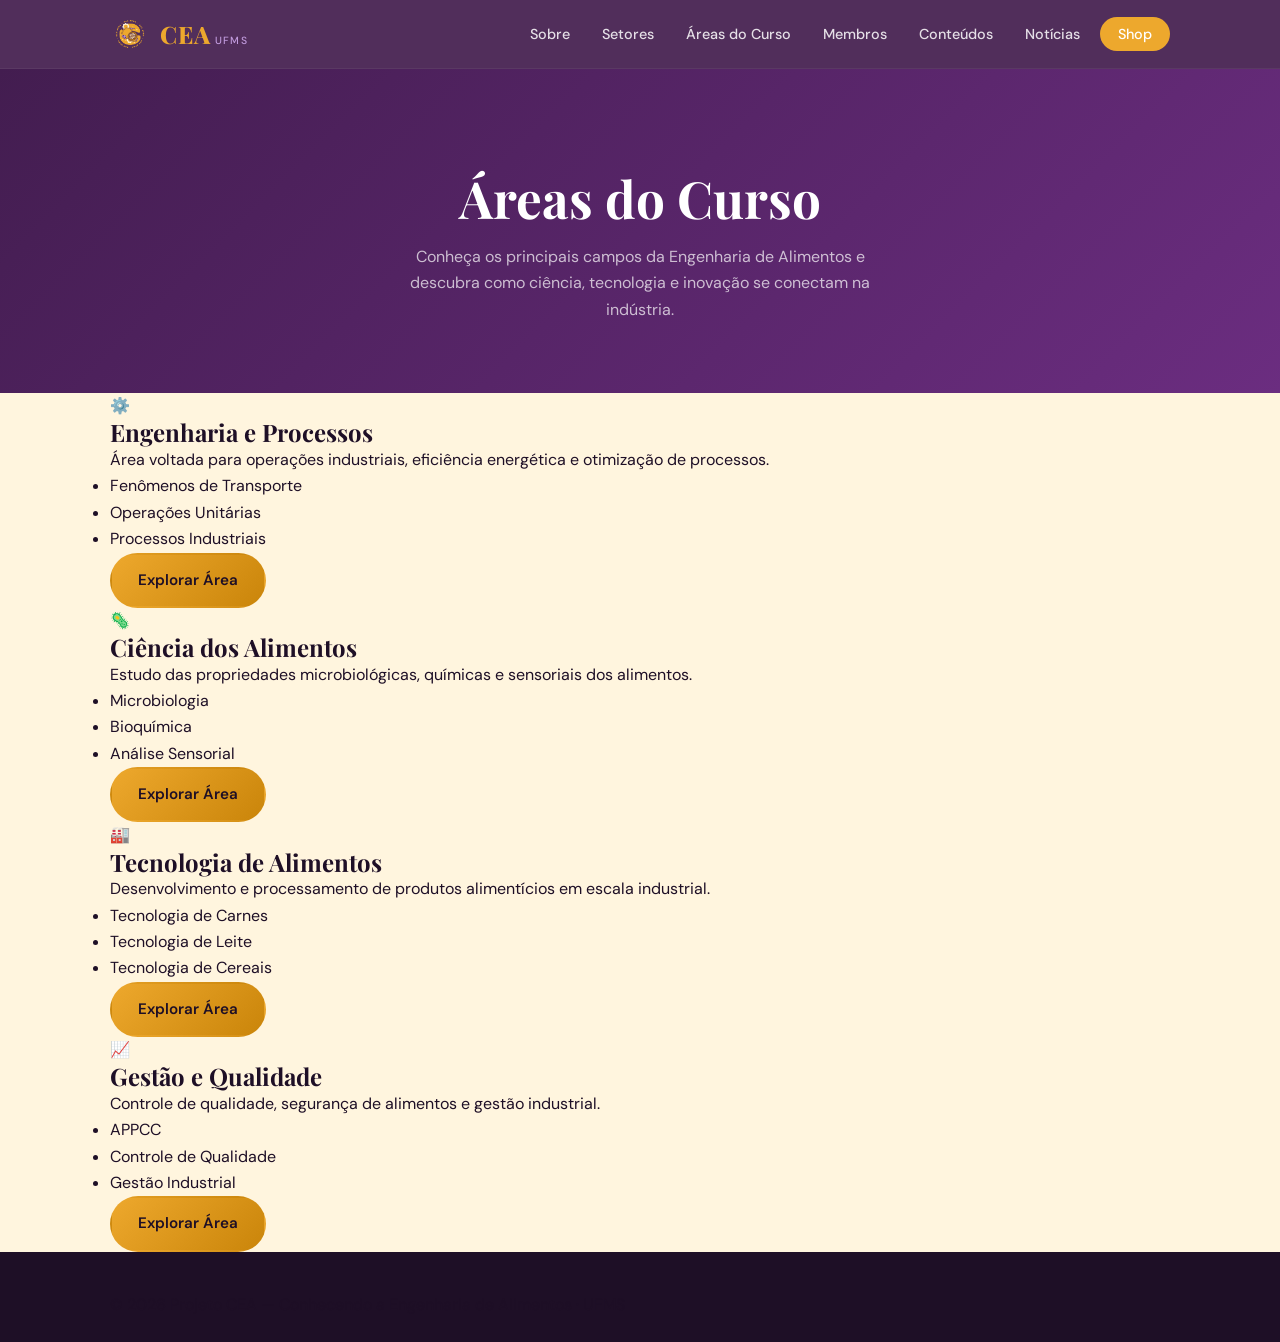
==== pages/areas.html @ d3b69bb9 "Add areas.html for course areas overview This file contains the HTML structure for the 'Áreas do Cur" ====
<!DOCTYPE html>
<html lang="pt-br">
<head>

    <meta charset="UTF-8">
    <meta name="viewport" content="width=device-width, initial-scale=1.0">

    <title>Áreas do Curso – Projeto CEA</title>

    <meta name="description" content="Explore as principais áreas da Engenharia de Alimentos e descubra como o curso conecta ciência, tecnologia e inovação.">

    <meta name="theme-color" content="#431d50">

    <link rel="icon" type="image/png" href="../assets/logo.png">

    <!-- CSS -->
    <link rel="stylesheet" href="../css/style.css">

    <!-- FONTES -->
    <link rel="preconnect" href="https://fonts.googleapis.com">
    <link rel="preconnect" href="https://fonts.gstatic.com" crossorigin>

    <link rel="preload" as="style"
        href="https://fonts.googleapis.com/css2?family=Playfair+Display:wght@600;700;800&family=DM+Sans:wght@300;400;500;600&display=swap">

    <link rel="stylesheet"
        href="https://fonts.googleapis.com/css2?family=Playfair+Display:wght@600;700;800&family=DM+Sans:wght@300;400;500;600&display=swap"
        media="print"
        onload="this.media='all'">

</head>

<body>

<!-- HEADER -->
<header id="header">

    <nav class="nav-container">

        <a href="../index.html" class="logo">
            <img src="../assets/logo.png" alt="Logo CEA" class="logo-icon">

            <div>
                <span class="logo-cea">CEA</span>
                <span class="logo-sub">UFMS</span>
            </div>
        </a>

        <button class="menu-toggle" id="menuToggle">
            <span></span>
            <span></span>
            <span></span>
        </button>

        <ul class="nav-links" id="navLinks">
            <li><a href="sobre.html">Sobre</a></li>
            <li><a href="../index.html#setores">Setores</a></li>
            <li><a href="areas.html">Áreas do Curso</a></li>
            <li><a href="membros.html">Membros</a></li>
            <li><a href="conteudos.html">Conteúdos</a></li>
            <li><a href="noticias.html">Notícias</a></li>
            <li><a href="shop.html" class="nav-cta">Shop</a></li>
        </ul>

    </nav>

</header>

<!-- HERO -->
<section class="page-hero">

    <h1>Áreas do Curso</h1>

    <p>
        Conheça os principais campos da Engenharia de Alimentos
        e descubra como ciência, tecnologia e inovação se conectam na indústria.
    </p>

</section>

<!-- ÁREAS -->
<section class="areas-section">

    <div class="container">

        <div class="areas-grid">

            <!-- CARD -->
            <div class="area-card">

                <div class="area-icon">⚙️</div>

                <h2>Engenharia e Processos</h2>

                <p>
                    Área voltada para operações industriais,
                    eficiência energética e otimização de processos.
                </p>

                <ul>
                    <li>Fenômenos de Transporte</li>
                    <li>Operações Unitárias</li>
                    <li>Processos Industriais</li>
                </ul>

                <a href="#" class="btn btn-primary">
                    Explorar Área
                </a>

            </div>

            <!-- CARD -->
            <div class="area-card">

                <div class="area-icon">🦠</div>

                <h2>Ciência dos Alimentos</h2>

                <p>
                    Estudo das propriedades microbiológicas,
                    químicas e sensoriais dos alimentos.
                </p>

                <ul>
                    <li>Microbiologia</li>
                    <li>Bioquímica</li>
                    <li>Análise Sensorial</li>
                </ul>

                <a href="#" class="btn btn-primary">
                    Explorar Área
                </a>

            </div>

            <!-- CARD -->
            <div class="area-card">

                <div class="area-icon">🏭</div>

                <h2>Tecnologia de Alimentos</h2>

                <p>
                    Desenvolvimento e processamento
                    de produtos alimentícios em escala industrial.
                </p>

                <ul>
                    <li>Tecnologia de Carnes</li>
                    <li>Tecnologia de Leite</li>
                    <li>Tecnologia de Cereais</li>
                </ul>

                <a href="#" class="btn btn-primary">
                    Explorar Área
                </a>

            </div>

            <!-- CARD -->
            <div class="area-card">

                <div class="area-icon">📈</div>

                <h2>Gestão e Qualidade</h2>

                <p>
                    Controle de qualidade,
                    segurança de alimentos e gestão industrial.
                </p>

                <ul>
                    <li>APPCC</li>
                    <li>Controle de Qualidade</li>
                    <li>Gestão Industrial</li>
                </ul>

                <a href="#" class="btn btn-primary">
                    Explorar Área
                </a>

            </div>

        </div>

    </div>

</section>

<!-- FOOTER -->
<footer class="footer">

    <div class="container">

        <p>
            © 2026 Projeto CEA — Conhecendo a Engenharia de Alimentos · UFMS
        </p>

    </div>

</footer>

<script src="../js/script.js"></script>

</body>
</html>
---- css/style.css ----
/* =========================================
   PROJETO CEA — style.css
   Paleta oficial + mobile-first responsivo
   ========================================= */

/* ---------- TOKENS ---------- */
:root {
    --roxo-escuro:  #431d50;
    --roxo-claro:   #c19bdd;
    --bege:         #fff5de;
    --amarelo:      #f9dba3;
    --laranja:      #eda82d;
    --laranja-dark: #ca850a;

    --text-dark:    #1e0f26;
    --text-mid:     #5a3d6a;
    --text-light:   #f3e8ff;

    --font-display: 'Playfair Display', Georgia, serif;
    --font-body:    'DM Sans', 'Segoe UI', sans-serif;

    --radius-sm:    8px;
    --radius-md:    16px;
    --radius-lg:    28px;
    --radius-pill:  100px;

    --shadow-soft:  0 4px 24px rgba(67,29,80,.12);
    --shadow-card:  0 2px 16px rgba(67,29,80,.10);
    --shadow-pop:   0 8px 40px rgba(67,29,80,.20);

    --transition:   .25s cubic-bezier(.4,0,.2,1);
}

/* ---------- RESET ---------- */
*, *::before, *::after { box-sizing: border-box; margin: 0; padding: 0; }

html { scroll-behavior: smooth; }

body {
    font-family: var(--font-body);
    background: var(--bege);
    color: var(--text-dark);
    line-height: 1.65;
    overflow-x: hidden;
}

img { max-width: 100%; display: block; }
a   { text-decoration: none; color: inherit; }

/* ---------- TYPOGRAPHY ---------- */
h1, h2, h3 {
    font-family: var(--font-display);
    line-height: 1.15;
}

/* ---------- UTILITY ---------- */
.container {
    width: 100%;
    max-width: 1100px;
    margin-inline: auto;
    padding-inline: 20px;
}

/* =========================================
   BUTTONS
   ========================================= */
.btn {
    display: inline-flex;
    align-items: center;
    gap: 8px;
    padding: 13px 26px;
    border-radius: var(--radius-pill);
    font-family: var(--font-body);
    font-weight: 600;
    font-size: .95rem;
    cursor: pointer;
    transition: var(--transition);
    border: 2px solid transparent;
}

.btn-primary {
    background: linear-gradient(
        135deg,
        var(--laranja),
        var(--laranja-dark)
    );
}
.btn-primary:hover {
    background: var(--laranja-dark);
    transform: translateY(-3px) scale(1.02);
    box-shadow: 0 6px 20px rgba(237,168,45,.4);
}

.btn-ghost {
    background: transparent;
    border-color: var(--roxo-escuro);
    color: var(--roxo-escuro);
}
.btn-ghost:hover {
    background: var(--roxo-escuro);
    color: white;
    transform: translateY(-2px);
}

.btn-lg {
    padding: 16px 36px;
    font-size: 1.05rem;
}

/* =========================================
   HEADER / NAV
   ========================================= */
#header {
    position: sticky;
    top: 0;
    z-index: 100;
    background: rgba(67,29,80,.92);
    backdrop-filter: blur(14px);
    -webkit-backdrop-filter: blur(14px);
    border-bottom: 1px solid rgba(255,255,255,.05);
}

.nav-container {
    display: flex;
    align-items: center;
    justify-content: space-between;
    padding: 14px 20px;
    max-width: 1100px;
    margin-inline: auto;
    position: relative;
}

/* Logo */
.logo {
    display: flex;
    flex-direction: row;
    line-height: 1;
    gap: 10px;
}
.logo-cea {
    font-family: var(--font-display);
    font-size: 1.5rem;
    font-weight: 800;
    color: var(--laranja);
    letter-spacing: .04em;
}
.logo-sub {
    font-size: .65rem;
    font-weight: 500;
    color: var(--roxo-claro);
    letter-spacing: .12em;
    text-transform: uppercase;
}

/* Nav links */
.nav-links {
    list-style: none;
    display: flex;
    gap: 8px;
    align-items: center;
}

.nav-links a {
    color: rgba(255,255,255,.85);
    font-weight: 500;
    font-size: .9rem;
    padding: 6px 12px;
    border-radius: var(--radius-pill);
    transition: var(--transition);
}
.nav-links a:hover {
    color: white;
    background: rgba(255,255,255,.1);
}

.nav-cta {
    background: var(--laranja) !important;
    color: white !important;
    padding: 8px 18px !important;
}
.nav-cta:hover {
    background: var(--laranja-dark) !important;
    transform: translateY(-1px);
}

/* Hamburger */
.menu-toggle {
    display: none;
    flex-direction: column;
    gap: 5px;
    background: none;
    border: none;
    cursor: pointer;
    padding: 6px;
}
.menu-toggle span {
    display: block;
    width: 24px;
    height: 2px;
    background: white;
    border-radius: 2px;
    transition: var(--transition);
}

/* =========================================
   HERO
   ========================================= */
.hero {
    min-height: calc(100svh - 60px);
    display: grid;
    grid-template-columns: 1fr;
    align-items: center;
    padding: 60px 20px 80px;
    position: relative;
    overflow: hidden;
    background: linear-gradient(135deg, var(--roxo-escuro) 0%, #6b2d80 100%);
}

.hero-bg-shape {
    position: absolute;
    inset: 0;
    background:
        radial-gradient(ellipse 70% 60% at 80% 30%, rgba(193,155,221,.18) 0%, transparent 70%),
        radial-gradient(ellipse 50% 50% at 20% 80%, rgba(237,168,45,.12) 0%, transparent 70%);
    pointer-events: none;
}

.hero-content {
    position: relative;
    z-index: 2;
    max-width: 540px;
    margin-inline: auto;
    text-align: center;
    animation: fadeUp .7s ease both;
}

.hero-tag {
    display: inline-block;
    background: rgba(255,255,255,.12);
    color: var(--amarelo);
    font-size: .8rem;
    font-weight: 600;
    letter-spacing: .1em;
    text-transform: uppercase;
    padding: 6px 16px;
    border-radius: var(--radius-pill);
    margin-bottom: 20px;
    border: 1px solid rgba(255,255,255,.15);
}

.hero-title {
    letter-spacing: -0.03em;
    font-size: clamp(2.2rem, 8vw, 4rem);
    color: white;
    margin-bottom: 20px;
}
.hero-title em {
    font-style: italic;
    color: var(--laranja);
}

.hero-desc {
    color: rgba(255,255,255,.75);
    font-size: 1.05rem;
    line-height: 1.8;
    max-width: 480px;
    margin: 0 auto 32px;
}

.hero-actions {
    display: flex;
    gap: 12px;
    justify-content: center;
    flex-wrap: wrap;
}

.credibilidade {
    background: white;
    padding: 18px;
    text-align: center;
    font-size: .9rem;
    color: var(--text-mid);
    border-bottom: 1px solid rgba(67,29,80,.06);
}

/* Hero visual (oculto em mobile) */
.hero-visual { display: none; }

/* Floating badges */
.floating-badge {
    position: absolute;
    background: white;
    color: var(--roxo-escuro);
    font-size: .78rem;
    font-weight: 700;
    padding: 8px 14px;
    border-radius: var(--radius-pill);
    box-shadow: var(--shadow-pop);
    animation: float 3s ease-in-out infinite;
}

/* =========================================
   SOBRE STRIP
   ========================================= */
.sobre-strip {
    padding: 60px 0;
    background: var(--bege);
}

.strip-grid {
    display: grid;
    grid-template-columns: 1fr;
    gap: 40px;
}

.strip-text h2 {
    font-size: clamp(1.6rem, 4vw, 2.4rem);
    color: var(--roxo-escuro);
    margin-bottom: 14px;
}

.strip-text p {
    color: var(--text-mid);
    font-size: 1rem;
    margin-bottom: 20px;
    max-width: 480px;
}

.link-arrow {
    color: var(--laranja-dark);
    font-weight: 700;
    font-size: .95rem;
    transition: var(--transition);
    display: inline-flex;
    align-items: center;
    gap: 4px;
}
.link-arrow:hover { gap: 10px; color: var(--roxo-escuro); }

.strip-stats {
    display: grid;
    grid-template-columns: 1fr;
    gap: 12px;
}

.stat {
    background: var(--roxo-escuro);
    border-radius: var(--radius-md);
    padding: 20px 12px;
    text-align: center;
}
.stat-num {
    display: block;
    font-family: var(--font-display);
    font-size: 1.8rem;
    font-weight: 800;
    color: var(--laranja);
}
.stat-label {
    font-size: .75rem;
    color: var(--roxo-claro);
    font-weight: 500;
    text-transform: uppercase;
    letter-spacing: .06em;
}

/* =========================================
   SETORES
   ========================================= */
.setores {
    padding: 80px 0;
    background: var(--amarelo);
}

.section-header {
    text-align: center;
    margin-bottom: 48px;
}
.section-tag {
    display: inline-block;
    color: var(--roxo-escuro);
    font-size: .75rem;
    font-weight: 700;
    letter-spacing: .12em;
    text-transform: uppercase;
    margin-bottom: 8px;
    opacity: .7;
}
.section-header h2 {
    font-size: clamp(1.8rem, 5vw, 2.8rem);
    color: var(--roxo-escuro);
}

.cards-grid {
    display: grid;
    grid-template-columns: 1fr;
    gap: 20px;
}

.card {
    background: white;
    border-radius: var(--radius-lg);
    padding: 32px 28px;
    box-shadow: var(--shadow-card);
    transition: var(--transition);
    border: 2px solid transparent;
}
.card:hover {
    transform: translateY(-6px);
    box-shadow: var(--shadow-pop);
    border-color: var(--roxo-claro);
}

.card-accent {
    background: var(--roxo-escuro);
    color: white;
}
.card-accent h3 { color: var(--laranja); }
.card-accent p  { color: rgba(255,255,255,.75); }

.card-icon {
    font-size: 2rem;
    margin-bottom: 16px;
}
.card h3 {
    font-size: 1.25rem;
    color: var(--roxo-escuro);
    margin-bottom: 10px;
}
.card p {
    color: var(--text-mid);
    font-size: .9rem;
}

/* =========================================
   CTA
   ========================================= */
.cta-section {
    padding: 80px 0;
    background: var(--bege);
}

.cta-box {
    background: linear-gradient(135deg, var(--roxo-escuro), #6b2d80);
    border-radius: var(--radius-lg);
    padding: 48px 36px;
    display: flex;
    flex-direction: column;
    align-items: flex-start;
    gap: 24px;
    position: relative;
    overflow: hidden;
}
.cta-box::after {
    content: '';
    position: absolute;
    top: -40%;
    right: -10%;
    width: 300px;
    height: 300px;
    background: radial-gradient(circle, rgba(193,155,221,.25) 0%, transparent 70%);
    pointer-events: none;
}

.cta-text h2 {
    font-size: clamp(1.6rem, 4vw, 2.4rem);
    color: white;
    margin-bottom: 10px;
}
.cta-text p {
    color: rgba(255,255,255,.7);
    max-width: 420px;
}

/* =========================================
   FOOTER
   ========================================= */
footer {
    background: #1e0f26;
    padding: 40px 0 24px;
}

.footer-inner {
    display: flex;
    flex-direction: column;
    align-items: center;
    gap: 24px;
    text-align: center;
}

.footer-brand {
    display: flex;
    flex-direction: column;
    align-items: center;
    gap: 8px;
}
.footer-brand p {
    color: var(--roxo-claro);
    font-size: .8rem;
    opacity: .7;
}

.footer-links {
    display: flex;
    gap: 24px;
    flex-wrap: wrap;
    justify-content: center;
}
.footer-links a {
    color: rgba(255,255,255,.55);
    font-size: .88rem;
    transition: var(--transition);
}
.footer-links a:hover { color: var(--laranja); }

.footer-copy {
    color: rgba(255,255,255,.3);
    font-size: .78rem;
    border-top: 1px solid rgba(255,255,255,.07);
    width: 100%;
    padding-top: 20px;
}

/* =========================================
   SOBRE PAGE
   ========================================= */
.page-hero {
    background: linear-gradient(135deg, var(--roxo-escuro), #6b2d80);
    padding: 100px 20px 70px;
    text-align: center;
}
.page-hero h1 {
    font-size: clamp(2rem, 6vw, 3.2rem);
    color: white;
    margin-bottom: 16px;
}
.page-hero p {
    color: rgba(255,255,255,.7);
    max-width: 520px;
    margin-inline: auto;
}

.page-content {
    padding: 60px 0;
}

.content-block {
    display: grid;
    grid-template-columns: 1fr;
    gap: 40px;
    margin-bottom: 60px;
}

.content-text h2 {
    font-size: 1.8rem;
    color: var(--roxo-escuro);
    margin-bottom: 16px;
}
.content-text p {
    color: var(--text-mid);
    margin-bottom: 14px;
    font-size: .95rem;
}

.content-highlight {
    background: var(--amarelo);
    border-radius: var(--radius-md);
    padding: 28px;
    border-left: 4px solid var(--laranja);
}
.content-highlight p {
    font-family: var(--font-display);
    font-size: 1.1rem;
    color: var(--roxo-escuro);
    font-style: italic;
}

/* =========================================
   ANIMATIONS
   ========================================= */
@keyframes fadeUp {
    from { opacity: 0; transform: translateY(24px); }
    to   { opacity: 1; transform: translateY(0); }
}
@keyframes float {
    0%, 100% { transform: translateY(0); }
    50%       { transform: translateY(-8px); }
}

.fade-in {
    opacity: 0;
    transform: translateY(20px);
    transition: opacity .6s ease, transform .6s ease;
}
.fade-in.visible {
    opacity: 1;
    transform: none;
}

/* =========================================
   RESPONSIVE — tablet
   ========================================= */
@media (min-width: 640px) {
    .cards-grid   { grid-template-columns: repeat(2, 1fr); }
    .acoes-grid   { grid-template-columns: repeat(2, 1fr); }
    .strip-grid   { grid-template-columns: 1fr 1fr; align-items: center; }
    .strip-stats  { grid-template-columns: repeat(3, 1fr); }

    .cta-box {
        flex-direction: row;
        align-items: center;
        justify-content: space-between;
    }
}

/* =========================================
   RESPONSIVE — desktop
   ========================================= */
@media (min-width: 900px) {
    /* Hero two-column */
    .hero {
        grid-template-columns: 1fr 1fr;
        text-align: left;
        padding: 80px 60px;
        min-height: 100svh;
    }
    .hero-content {
        margin-inline: 0;
        text-align: left;
    }
    .hero-actions { justify-content: flex-start; }

    .hero-visual {
        display: flex;
        align-items: center;
        justify-content: center;
        position: relative;
        z-index: 2;
    }

    .hero-blob {
        width: 280px;
        height: 280px;
        background: linear-gradient(135deg, var(--roxo-claro), var(--amarelo));
        border-radius: 60% 40% 55% 45% / 50% 60% 40% 50%;
        display: flex;
        align-items: center;
        justify-content: center;
        animation: morphBlob 6s ease-in-out infinite;
        box-shadow: 0 20px 60px rgba(0,0,0,.3);
    }
    .blob-inner {
        text-align: center;
        color: var(--roxo-escuro);
    }
    .blob-icon { font-size: 3rem; display: block; margin-bottom: 8px; }
    .blob-inner p { font-weight: 700; font-size: .9rem; }

    .badge-1 { top: 10%; right: 10%; animation-delay: 0s; }
    .badge-2 { bottom: 20%; right: 0;  animation-delay: .8s; }
    .badge-3 { top: 50%; left: 5%;    animation-delay: 1.5s; }

    /* Cards 3 cols */
    .cards-grid { grid-template-columns: repeat(3, 1fr); }
    .acoes-grid { grid-template-columns: repeat(3, 1fr); }

    .content-block { grid-template-columns: 1fr 1fr; }

    .footer-inner {
        flex-direction: row;
        justify-content: space-between;
        text-align: left;
    }
    .footer-copy { text-align: right; }
}

@keyframes morphBlob {
    0%   { border-radius: 60% 40% 55% 45% / 50% 60% 40% 50%; }
    33%  { border-radius: 45% 55% 40% 60% / 60% 40% 60% 40%; }
    66%  { border-radius: 55% 45% 60% 40% / 40% 55% 45% 55%; }
    100% { border-radius: 60% 40% 55% 45% / 50% 60% 40% 50%; }
}

/* =========================================
   MOBILE NAV (overlay)
   ========================================= */
@media (max-width: 768px) {

    .menu-toggle {
        display: flex;
        position: relative;
        z-index: 20;
    }

    .nav-links {
        position: absolute;
        top: 100%;
        left: 16px;
        right: 16px;

        background: rgba(67,29,80,.98);
        backdrop-filter: blur(16px);
        -webkit-backdrop-filter: blur(16px);

        border: 1px solid rgba(255,255,255,.08);
        border-radius: 18px;
        box-shadow: 0 20px 40px rgba(0,0,0,.25);

        display: flex;
        flex-direction: column;
        align-items: stretch;
        gap: 4px;

        padding: 14px;

        opacity: 0;
        visibility: hidden;
        transform: translateY(-10px);

        transition: all .28s ease;

        z-index: 15;
    }

    .nav-links.open {
        opacity: 1;
        visibility: visible;
        transform: translateY(0);
    }

    .nav-links li {
        width: 100%;
        list-style: none;
    }

    .nav-links a {
        display: block;
        width: 100%;
        padding: 14px 18px;
        font-size: 1rem;
        border-radius: 12px;
        text-align: left;
    }

    .nav-links a:hover {
        background: rgba(255,255,255,.08);
    }

    .nav-cta {
        margin-top: 8px;
        text-align: center !important;
    }
}

/* CONTEÚDOS PAGE */
.conteudos-grid {
    display: grid;
    grid-template-columns: 1fr;
    gap: 24px;
}

.conteudo-card {
    background: white;
    border-radius: var(--radius-lg);
    overflow: hidden;
    box-shadow: var(--shadow-card);
    transition: var(--transition);
}

.conteudo-card:hover {
    transform: translateY(-6px);
    box-shadow: var(--shadow-pop);
}

.conteudo-img img {
    width: 100%;
    height: 220px;
    object-fit: cover;
}

.conteudo-info {
    padding: 24px;
}

.conteudo-info h2 {
    color: var(--roxo-escuro);
    margin-bottom: 10px;
}

.conteudo-info p {
    color: var(--text-mid);
    margin-bottom: 16px;
}

@media (min-width: 768px) {
    .conteudos-grid {
        grid-template-columns: repeat(2, 1fr);
    }
}

/* =========================================
   SETORES - GLASS LOOP
   ========================================= */

.setores-slider {
    overflow: hidden;
    position: relative;
}

.setores-track {
    display: flex;
    gap: 20px;
    width: max-content;
    animation: scrollLoop 35s linear infinite;
}

/* PAUSA AO PASSAR MOUSE */
.setores-slider:hover .setores-track {
    animation-play-state: paused;
}

/* CARD GLASS */
.setor-glass {
    min-width: 260px;
    padding: 22px;
    border-radius: var(--radius-lg);

    /* vidro adaptado para fundo claro */
    background: rgba(255, 255, 255, 0.6);
    -webkit-backdrop-filter: blur(10px);

    border: 1px solid rgba(67,29,80,0.15);
    box-shadow: var(--shadow-card);

    transition: var(--transition);

    backdrop-filter: blur(12px);
    background: linear-gradient(
        135deg,
        rgba(255,255,255,0.7),
        rgba(255,255,255,0.4)
    );
}

.setor-glass:hover {
    transform: translateY(-6px);
    box-shadow: var(--shadow-pop);
    border-color: var(--roxo-claro);
}

.setor-glass h3 {
    color: var(--roxo-escuro);
    margin-bottom: 6px;
}

.setor-glass span {
    display: inline-block;
    font-size: .78rem;
    font-weight: 600;
    color: var(--laranja-dark);
    background: rgba(237,168,45,.12);
    padding: 4px 10px;
    border-radius: 999px;
    margin-bottom: 12px;
}

.setor-glass p {
    font-size: 0.9rem;
    color: var(--text-mid);
}

/* ANIMAÇÃO INFINITA */
@keyframes scrollLoop {
    0% {
        transform: translateX(0);
    }
    100% {
        transform: translateX(-50%);
    }
}

/* =========================================
   NOTÍCIAS — REFINADO
   ========================================= */

.noticias-grid {
    display: grid;
    grid-template-columns: 1fr;
    gap: 28px;
}

/* CARD */
.noticia-card {
    background: white;
    border-radius: var(--radius-lg);
    overflow: hidden;
    box-shadow: var(--shadow-card);
    transition: var(--transition);
    display: flex;
    flex-direction: column;
}

/* HOVER MAIS SUAVE */
.noticia-card:hover {
    transform: translateY(-4px);
    box-shadow: var(--shadow-pop);
}

/* IMAGEM */
.noticia-card img {
    width: 100%;
    height: 220px;
    object-fit: cover;
}

/* CONTEÚDO */
.noticia-info {
    padding: 22px;
    display: flex;
    flex-direction: column;
}

/* DATA */
.noticia-data {
    font-size: 0.75rem;
    color: var(--roxo-claro);
    font-weight: 600;
    letter-spacing: 0.5px;
    margin-bottom: 8px;
}

/* TÍTULO */
.noticia-info h3 {
    color: var(--roxo-escuro);
    margin-bottom: 10px;
    line-height: 1.3;
}

/* TEXTO — MELHOR LEITURA */
.noticia-info p {
    font-size: 0.9rem;
    color: var(--text-mid);
    line-height: 1.6;

    /* 👇 ISSO É O SEGREDO */
    display: -webkit-box;
    -webkit-line-clamp: 4; /* limita linhas */
    -webkit-box-orient: vertical;
    overflow: hidden;

    margin-bottom: 14px;
}

/* LINK */
.link-arrow {
    font-size: 0.85rem;
    font-weight: 600;
    color: var(--roxo-escuro);
    text-decoration: none;
    transition: var(--transition);
}

.link-arrow:hover {
    color: var(--laranja);
    transform: translateX(4px);
}

/* --- MASCOTE HERO --- */
.mascote-wrap {
  display: flex;
  align-items: flex-end;
  justify-content: center;
}
.mascote-hero {
  width: 360px;
  max-width: 100%;
  filter: drop-shadow(0 16px 40px rgba(67,29,80,.35));
  animation: flutuar 3.5s ease-in-out infinite;
}
@keyframes flutuar {
  0%, 100% { transform: translateY(0px); }
  50% { transform: translateY(-12px); }
}

/* --- LOGO ICON NO HEADER --- */
.logo {
    display: flex;
    flex-direction: row;
    align-items: center;
    gap: 10px;
}
.logo-icon {
    width: 40px;
    height: 40px;
    min-width: 40px;
    max-width: 40px;
    object-fit: contain;
    flex-shrink: 0;
}

/* --- RESPONSIVO --- */
@media (max-width: 768px) {
  .mascote-hero { width: 240px; }
  .logo-icon { width: 28px; height: 28px; }
}

/* RESPONSIVO */
@media (min-width: 768px) {
    .noticias-grid {
        grid-template-columns: repeat(2, 1fr);
    }
}

@media (min-width: 1100px) {
    .noticias-grid {
        grid-template-columns: repeat(3, 1fr);
    }
}

/* =========================================
   FOOTER MODERNO
   ========================================= */

.footer-modern {
    background: #1a0a22;
    padding: 70px 0 24px;
    border-top: 1px solid rgba(255,255,255,.05);
}

.footer-grid {
    display: grid;
    grid-template-columns: 2fr 1fr 1fr;
    gap: 50px;
    padding-bottom: 40px;
}

.footer-logo {
    display: flex;
    align-items: center;
    gap: 12px;
    margin-bottom: 18px;
}

.footer-logo-icon {
    width: 38px;
    height: 38px;
    object-fit: contain;
}

.footer-brand p {
    color: rgba(255,255,255,.55);
    max-width: 380px;
    font-size: .92rem;
    line-height: 1.7;
}

.footer-column h4 {
    color: var(--laranja);
    margin-bottom: 16px;
    font-size: 1rem;
    font-weight: 700;
}

.footer-column {
    display: flex;
    flex-direction: column;
    gap: 10px;
}

.footer-column a,
.footer-column span {
    color: rgba(255,255,255,.55);
    font-size: .9rem;
    transition: var(--transition);
}

.footer-column a:hover {
    color: white;
    transform: translateX(4px);
}

.footer-bottom {
    border-top: 1px solid rgba(255,255,255,.06);
    padding-top: 22px;

    display: flex;
    justify-content: space-between;
    align-items: center;
    gap: 16px;
    flex-wrap: wrap;
}

.footer-bottom p {
    color: rgba(255,255,255,.35);
    font-size: .82rem;
}

.footer-signature {
    color: rgba(255,255,255,.22);
    font-size: .75rem;
    letter-spacing: .03em;
    transition: var(--transition);
}

.footer-signature:hover {
    color: rgba(255,255,255,.45);
}

/* RESPONSIVO */
@media (max-width: 900px) {
    .footer-grid {
        grid-template-columns: 1fr;
        gap: 32px;
        text-align: center;
    }

    .footer-logo {
        justify-content: center;
    }

    .footer-brand p {
        margin: 0 auto;
    }

    .footer-bottom {
        flex-direction: column;
        text-align: center;
    }
}
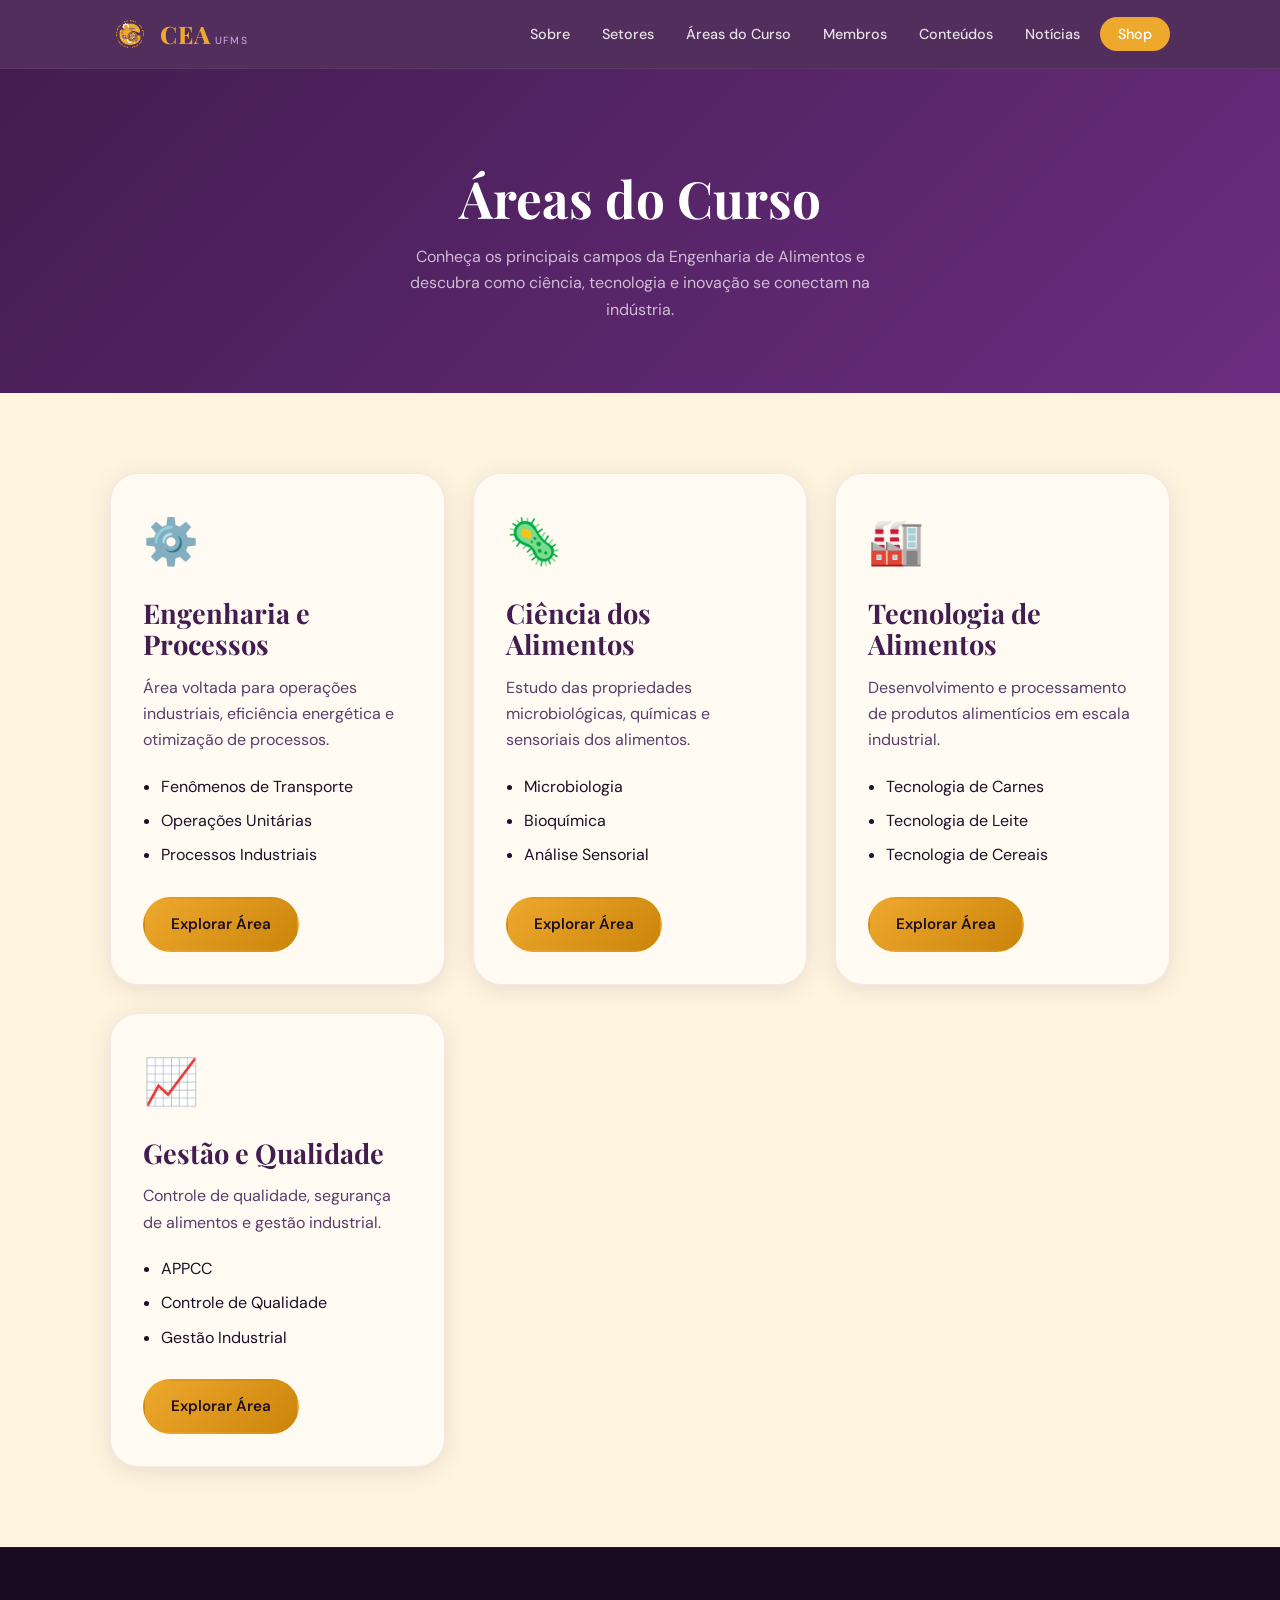
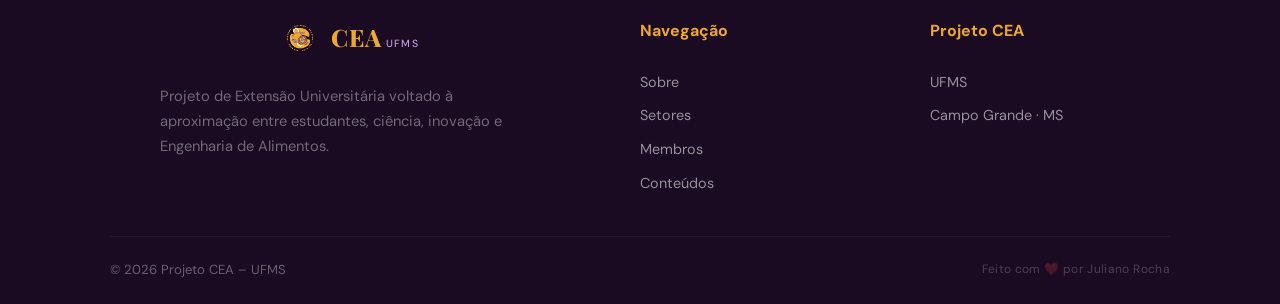
==== commit 146fa027: "Update footer structure and content in areas.html" ====
--- a/pages/areas.html
+++ b/pages/areas.html
@@ -188,16 +188,47 @@
 </section>
 
 <!-- FOOTER -->
-<footer class="footer">
-
+<!-- FOOTER -->
+<footer class="footer-modern">
     <div class="container">
-
-        <p>
-            © 2026 Projeto CEA — Conhecendo a Engenharia de Alimentos · UFMS
-        </p>
-
+        <div class="footer-grid">
+
+            <div class="footer-brand">
+                <div class="footer-logo">
+                    <img src="../assets/logo.png" alt="Logo CEA" class="footer-logo-icon">
+                    <div>
+                        <span class="logo-cea">CEA</span>
+                        <span class="logo-sub">UFMS</span>
+                    </div>
+                </div>
+
+                <p>
+                    Projeto de Extensão Universitária voltado à aproximação entre
+                    estudantes, ciência, inovação e Engenharia de Alimentos.
+                </p>
+            </div>
+
+            <div class="footer-column">
+                <h4>Navegação</h4>
+                <a href="sobre.html">Sobre</a>
+                <a href="../index.html#setores">Setores</a>
+                <a href="membros.html">Membros</a>
+                <a href="conteudos.html">Conteúdos</a>
+            </div>
+
+            <div class="footer-column">
+                <h4>Projeto CEA</h4>
+                <span>UFMS</span>
+                <span>Campo Grande · MS</span>
+            </div>
+
+        </div>
+
+        <div class="footer-bottom">
+            <p>© 2026 Projeto CEA – UFMS</p>
+            <span class="footer-signature">Feito com ❤️ por Juliano Rocha</span>
+        </div>
     </div>
-
 </footer>
 
 <script src="../js/script.js"></script>
--- a/css/style.css
+++ b/css/style.css
@@ -1127,3 +1127,80 @@
         text-align: center;
     }
 }
+
+/* =========================================
+   ÁREAS DO CURSO
+========================================= */
+
+.areas-section {
+    padding: 80px 20px;
+}
+
+.areas-grid {
+    display: grid;
+    grid-template-columns: repeat(auto-fit, minmax(260px, 1fr));
+    gap: 28px;
+}
+
+.area-card {
+    background: rgba(255,255,255,.6);
+
+    backdrop-filter: blur(12px);
+    -webkit-backdrop-filter: blur(12px);
+
+    border: 1px solid rgba(67,29,80,.08);
+
+    border-radius: var(--radius-lg);
+
+    padding: 32px;
+
+    box-shadow: var(--shadow-soft);
+
+    transition: var(--transition);
+
+    position: relative;
+
+    overflow: hidden;
+}
+
+.area-card:hover {
+    transform: translateY(-8px);
+
+    box-shadow: var(--shadow-pop);
+}
+
+.area-icon {
+    font-size: 2.8rem;
+
+    margin-bottom: 18px;
+}
+
+.area-card h2 {
+    margin-bottom: 14px;
+
+    color: var(--roxo-escuro);
+
+    font-size: 1.7rem;
+}
+
+.area-card p {
+    color: var(--text-mid);
+
+    margin-bottom: 20px;
+}
+
+.area-card ul {
+    margin-bottom: 28px;
+
+    padding-left: 18px;
+}
+
+.area-card li {
+    margin-bottom: 8px;
+
+    color: var(--text-dark);
+}
+
+.area-card .btn {
+    width: fit-content;
+}
